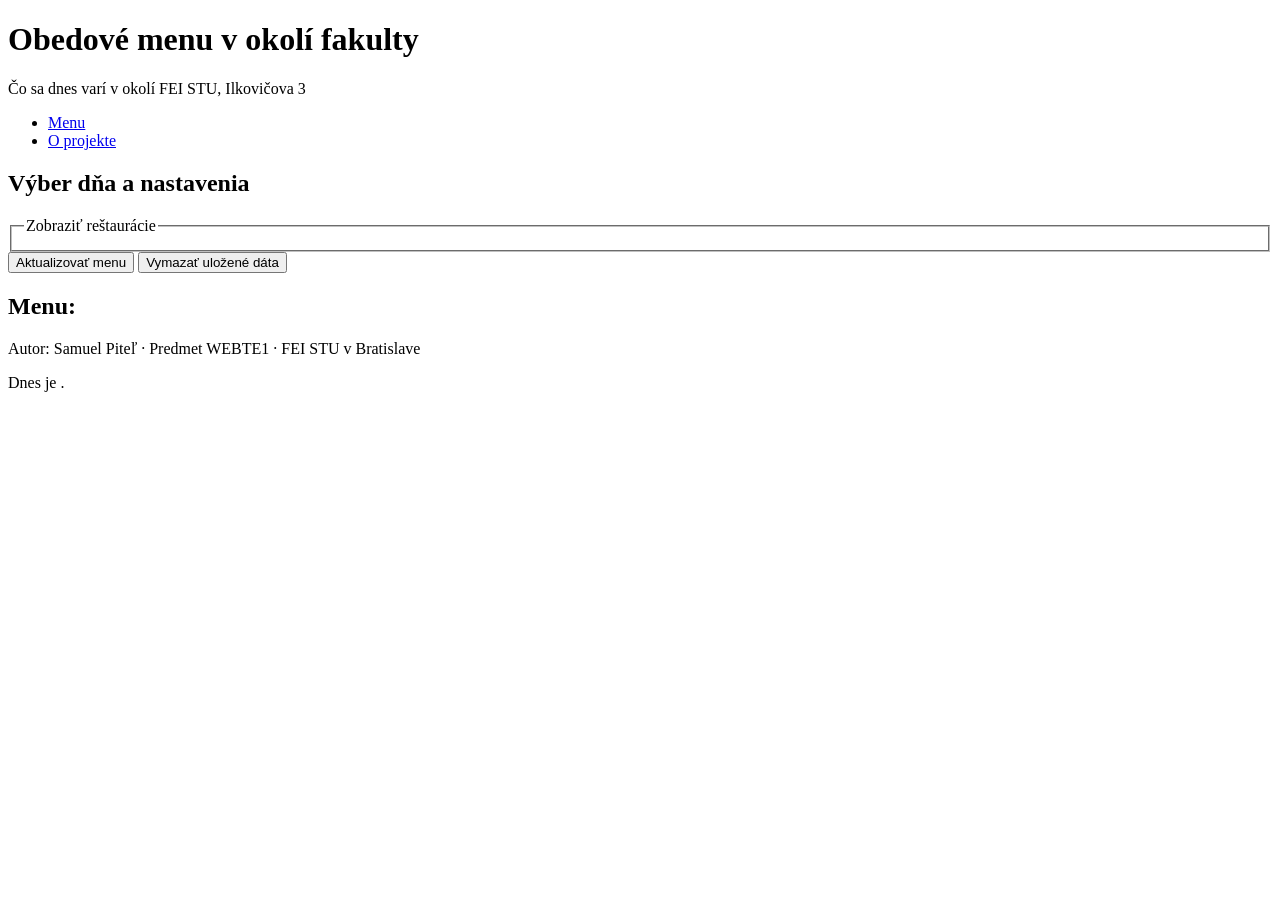
==== index.html @ 1af80a63 "Uprava index.html" ====
<!DOCTYPE html>
<html lang="sk">
<head>
  <meta charset="UTF-8">
  <meta name="viewport" content="width=device-width, initial-scale=1">
  <meta name="author" content="Samuel Piteľ">
  <meta name="description" content="Denné menu reštaurácií v okolí FEI STU v Bratislave, prehľadne podľa dní v týždni.">
  <title>Menu | Obedové menu v okolí fakulty</title>
  <link rel="icon" href="favicon.svg" type="image/svg+xml">
  <link rel="stylesheet" href="style.css">
</head>
<body>
  <header class="site-header">
    <div class="wrap header-inner">
      <div class="brand">
        <h1>Obedové menu v okolí fakulty</h1>
        <p>Čo sa dnes varí v okolí FEI STU, Ilkovičova 3</p>
      </div>
      <nav aria-label="Hlavná navigácia">
        <ul class="main-nav">
          <li><a href="index.html" aria-current="page">Menu</a></li>
          <li><a href="o-projekte.html">O projekte</a></li>
        </ul>
      </nav>
    </div>
  </header>

  <main class="wrap">
    <section class="toolbar" aria-labelledby="toolbar-title">
      <h2 id="toolbar-title" class="visually-hidden">Výber dňa a nastavenia</h2>

      <nav aria-label="Dni v týždni">
        <ul id="day-nav" class="day-tabs"></ul>
      </nav>

      <p id="weekend-note" class="notice" role="note" hidden>
        Cez víkend nie je denné menu k dispozícii, preto zobrazujeme menu na pondelok.
      </p>

      <div class="toolbar-row">
        <fieldset class="filters">
          <legend>Zobraziť reštaurácie</legend>
          <div id="filters" class="filter-list"></div>
        </fieldset>

        <div class="actions">
          <button type="button" id="refresh" class="btn btn-primary">Aktualizovať menu</button>
          <button type="button" id="clear" class="btn btn-ghost">Vymazať uložené dáta</button>
        </div>
      </div>

      <p id="status" class="status" role="status" aria-live="polite"></p>
    </section>

    <section aria-labelledby="menu-title">
      <h2 id="menu-title" class="section-title">Menu: <span id="selected-day-label"></span></h2>
      <div id="cards" class="cards" aria-busy="true"></div>
    </section>
  </main>

  <footer class="site-footer">
    <div class="wrap">
      <p>Autor: Samuel Piteľ · Predmet WEBTE1 · FEI STU v Bratislave</p>
      <p>Dnes je <time id="today-time"></time>.</p>
    </div>
  </footer>

  <script src="restaurants.js"></script>
  <script src="script.js"></script>
</body>
</html>
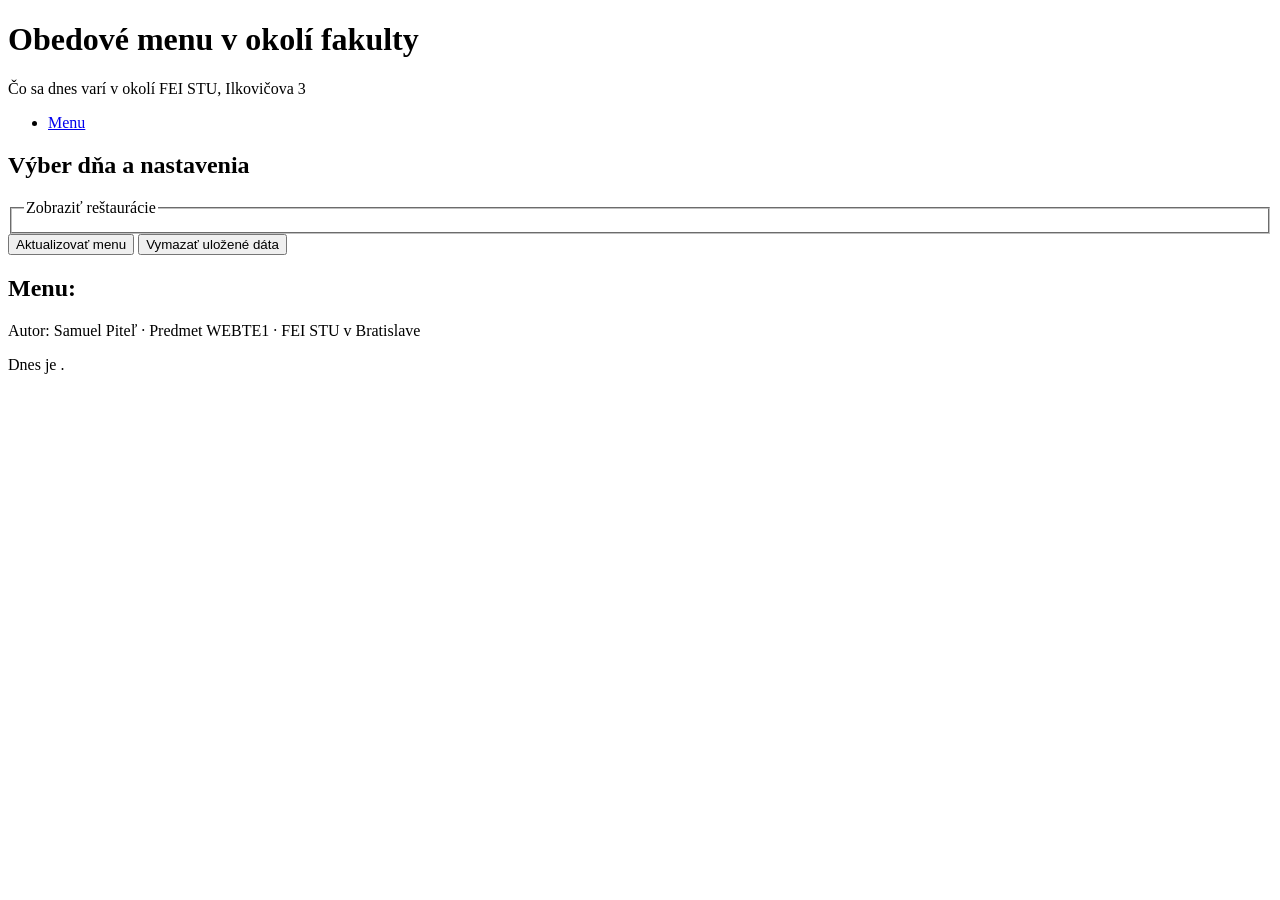
==== commit 4e998be3: "Uprava typos" ====
--- a/index.html
+++ b/index.html
@@ -7,7 +7,7 @@
   <meta name="description" content="Denné menu reštaurácií v okolí FEI STU v Bratislave, prehľadne podľa dní v týždni.">
   <title>Menu | Obedové menu v okolí fakulty</title>
   <link rel="icon" href="favicon.svg" type="image/svg+xml">
-  <link rel="stylesheet" href="style.css">
+  <link rel="stylesheet" href="styles.css">
 </head>
 <body>
   <header class="site-header">
@@ -19,7 +19,6 @@
       <nav aria-label="Hlavná navigácia">
         <ul class="main-nav">
           <li><a href="index.html" aria-current="page">Menu</a></li>
-          <li><a href="o-projekte.html">O projekte</a></li>
         </ul>
       </nav>
     </div>
@@ -65,7 +64,7 @@
     </div>
   </footer>
 
-  <script src="restaurants.js"></script>
+  <script src="parsers.js"></script>
   <script src="script.js"></script>
 </body>
 </html>
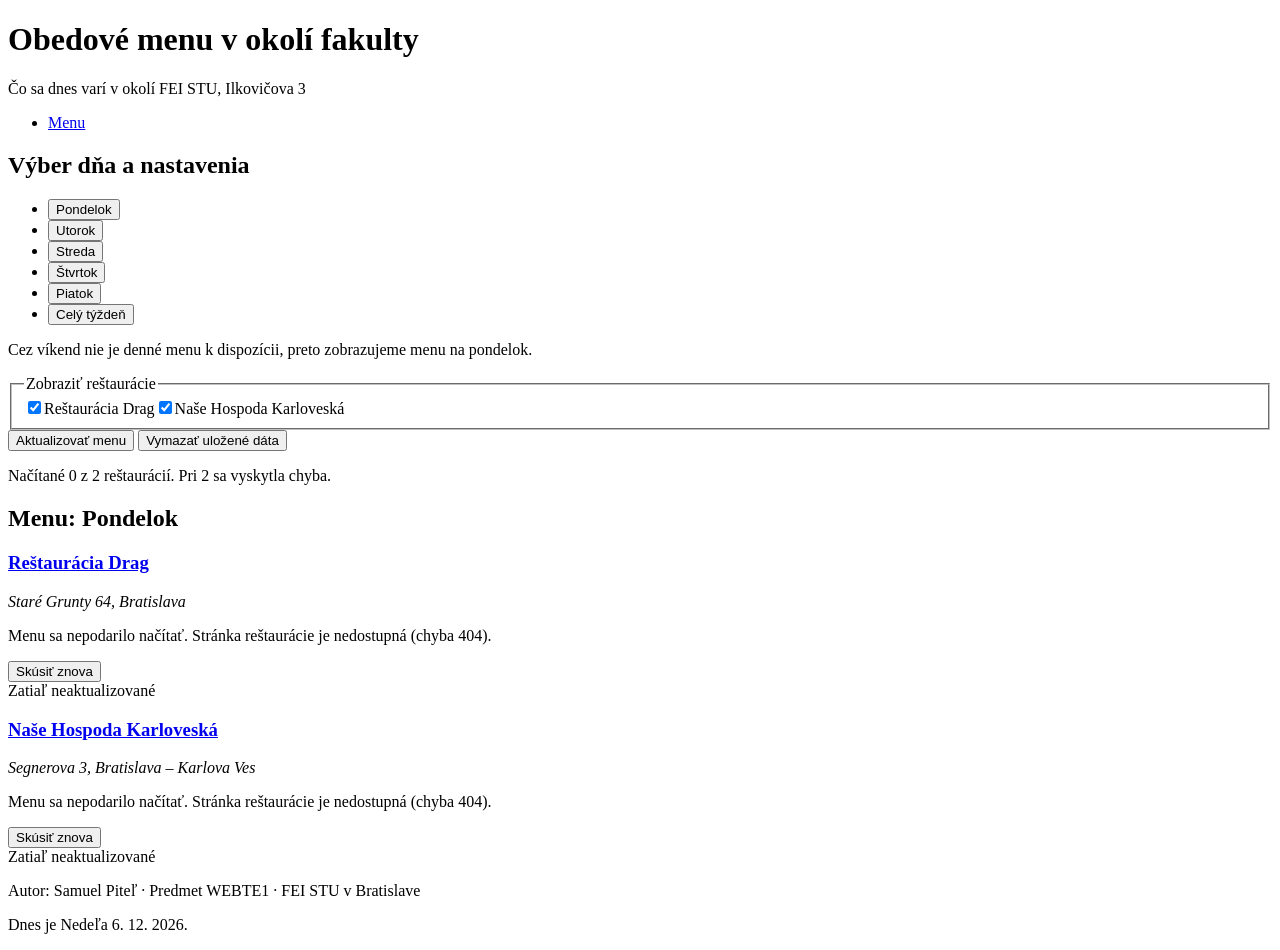
==== commit 1cc146bf: "Uprava typos" ====
--- a/index.html
+++ b/index.html
@@ -7,7 +7,7 @@
   <meta name="description" content="Denné menu reštaurácií v okolí FEI STU v Bratislave, prehľadne podľa dní v týždni.">
   <title>Menu | Obedové menu v okolí fakulty</title>
   <link rel="icon" href="favicon.svg" type="image/svg+xml">
-  <link rel="stylesheet" href="styles.css">
+  <link rel="stylesheet" href="css/styles.css">
 </head>
 <body>
   <header class="site-header">
@@ -64,7 +64,7 @@
     </div>
   </footer>
 
-  <script src="parsers.js"></script>
-  <script src="script.js"></script>
+  <script src="js/parsers.js"></script>
+  <script src="js/script.js"></script>
 </body>
 </html>
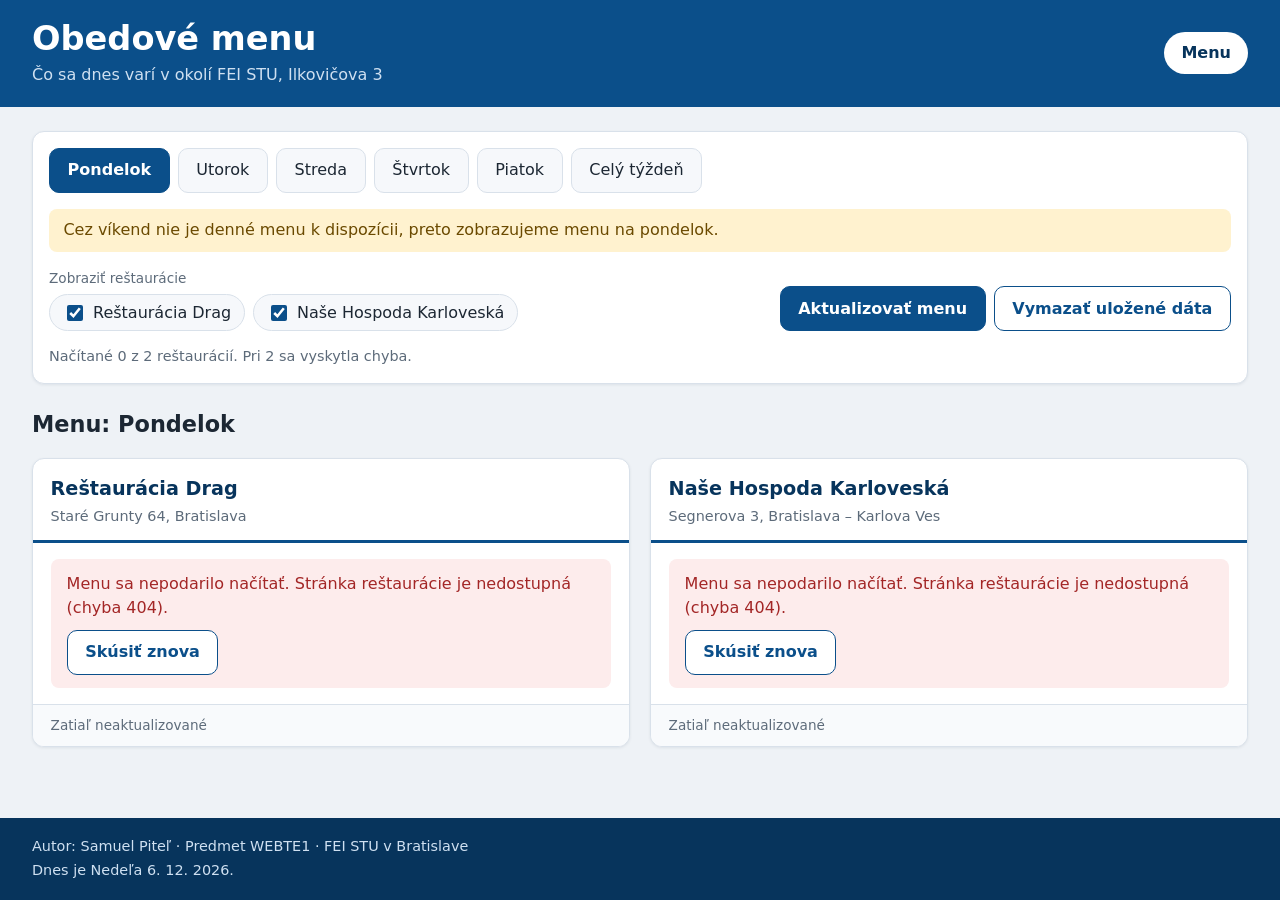
==== commit 44aef39b: "Zmena nadpisu" ====
--- a/index.html
+++ b/index.html
@@ -5,7 +5,7 @@
   <meta name="viewport" content="width=device-width, initial-scale=1">
   <meta name="author" content="Samuel Piteľ">
   <meta name="description" content="Denné menu reštaurácií v okolí FEI STU v Bratislave, prehľadne podľa dní v týždni.">
-  <title>Menu | Obedové menu v okolí fakulty</title>
+  <title>Obedové menu</title>
   <link rel="icon" href="favicon.svg" type="image/svg+xml">
   <link rel="stylesheet" href="css/styles.css">
 </head>
@@ -13,7 +13,7 @@
   <header class="site-header">
     <div class="wrap header-inner">
       <div class="brand">
-        <h1>Obedové menu v okolí fakulty</h1>
+        <h1>Obedové menu</h1>
         <p>Čo sa dnes varí v okolí FEI STU, Ilkovičova 3</p>
       </div>
       <nav aria-label="Hlavná navigácia">
--- a/css/styles.css
+++ b/css/styles.css
@@ -0,0 +1,541 @@
+:root {
+  --blue: #0b4f8a;
+  --blue-dark: #07345c;
+  --ink: #1c2733;
+  --muted: #5d6b7a;
+  --paper: #eef2f6;
+  --card: #ffffff;
+  --line: #d9e1ea;
+  --soup: #0f7f86;
+  --soup-bg: #e6f4f5;
+  --main: #0b4f8a;
+  --price-bg: #fff2cf;
+  --price-ink: #6b4a00;
+  --danger: #a32626;
+  --danger-bg: #fdecec;
+  --radius: 12px;
+}
+
+* {
+  box-sizing: border-box;
+}
+
+html {
+  -webkit-text-size-adjust: 100%;
+}
+
+body {
+  margin: 0;
+  min-height: 100vh;
+  display: flex;
+  flex-direction: column;
+  font-family: "Segoe UI", system-ui, -apple-system, Roboto, "Helvetica Neue", Arial, sans-serif;
+  line-height: 1.5;
+  color: var(--ink);
+  background: var(--paper);
+}
+
+main {
+  flex: 1;
+  padding-block: 1.5rem 2.5rem;
+}
+
+.wrap {
+  width: min(100% - 2rem, 76rem);
+  margin-inline: auto;
+}
+
+.visually-hidden {
+  position: absolute;
+  width: 1px;
+  height: 1px;
+  overflow: hidden;
+  clip: rect(0 0 0 0);
+  white-space: nowrap;
+}
+
+:focus-visible {
+  outline: 3px solid #f5b83d;
+  outline-offset: 2px;
+}
+
+/* ---------- Hlavička ---------- */
+.site-header {
+  background: var(--blue);
+  color: #fff;
+}
+
+.header-inner {
+  display: flex;
+  flex-wrap: wrap;
+  align-items: center;
+  justify-content: space-between;
+  gap: 1rem 2rem;
+  padding-block: 1.25rem;
+}
+
+.brand h1 {
+  margin: 0;
+  font-size: clamp(1.4rem, 1rem + 2vw, 2.1rem);
+  line-height: 1.15;
+}
+
+.brand p {
+  margin: .25rem 0 0;
+  color: #cfe0f1;
+}
+
+.main-nav {
+  list-style: none;
+  margin: 0;
+  padding: 0;
+  display: flex;
+  gap: .5rem;
+}
+
+.main-nav a {
+  display: block;
+  padding: .5rem 1rem;
+  border-radius: 999px;
+  color: #fff;
+  text-decoration: none;
+  border: 1px solid rgba(255, 255, 255, .45);
+}
+
+.main-nav a:hover {
+  background: rgba(255, 255, 255, .15);
+}
+
+.main-nav a[aria-current="page"] {
+  background: #fff;
+  color: var(--blue-dark);
+  font-weight: 600;
+}
+
+/* ---------- Panel s ovládaním ---------- */
+.toolbar {
+  background: var(--card);
+  border: 1px solid var(--line);
+  border-radius: var(--radius);
+  padding: 1rem;
+  margin-bottom: 1.5rem;
+  box-shadow: 0 1px 3px rgba(12, 40, 70, .08);
+}
+
+.day-tabs {
+  list-style: none;
+  margin: 0;
+  padding: 0 0 .25rem;
+  display: flex;
+  gap: .5rem;
+  overflow-x: auto;
+}
+
+.day-tabs button {
+  font: inherit;
+  cursor: pointer;
+  white-space: nowrap;
+  padding: .6rem 1.1rem;
+  border-radius: 10px;
+  border: 1px solid var(--line);
+  background: #f6f8fb;
+  color: var(--ink);
+}
+
+.day-tabs button:hover {
+  border-color: var(--blue);
+}
+
+.day-tabs button[aria-current="true"] {
+  background: var(--blue);
+  border-color: var(--blue);
+  color: #fff;
+  font-weight: 600;
+}
+
+.day-tabs .today-mark {
+  font-size: .75rem;
+  opacity: .8;
+  margin-left: .35rem;
+}
+
+.notice {
+  margin: .75rem 0 0;
+  padding: .6rem .9rem;
+  border-radius: 8px;
+  background: var(--price-bg);
+  color: var(--price-ink);
+}
+
+.toolbar-row {
+  display: flex;
+  flex-wrap: wrap;
+  gap: 1rem 2rem;
+  align-items: flex-end;
+  justify-content: space-between;
+  margin-top: 1rem;
+}
+
+.filters {
+  border: 0;
+  margin: 0;
+  padding: 0;
+  min-width: 0;
+}
+
+.filters legend {
+  font-size: .85rem;
+  color: var(--muted);
+  padding: 0;
+  margin-bottom: .35rem;
+}
+
+.filter-list {
+  display: flex;
+  flex-wrap: wrap;
+  gap: .5rem;
+}
+
+.filter-list label {
+  display: inline-flex;
+  align-items: center;
+  gap: .45rem;
+  cursor: pointer;
+  padding: .35rem .8rem;
+  border: 1px solid var(--line);
+  border-radius: 999px;
+  background: #f6f8fb;
+}
+
+.filter-list input {
+  accent-color: var(--blue);
+  width: 1rem;
+  height: 1rem;
+}
+
+.actions {
+  display: flex;
+  flex-wrap: wrap;
+  gap: .5rem;
+}
+
+.btn {
+  font: inherit;
+  cursor: pointer;
+  padding: .6rem 1.1rem;
+  border-radius: 10px;
+  border: 1px solid var(--blue);
+  font-weight: 600;
+}
+
+.btn-primary {
+  background: var(--blue);
+  color: #fff;
+}
+
+.btn-primary:hover:not(:disabled) {
+  background: var(--blue-dark);
+}
+
+.btn-ghost {
+  background: #fff;
+  color: var(--blue);
+}
+
+.btn-ghost:hover:not(:disabled) {
+  background: #eaf2fa;
+}
+
+.btn:disabled {
+  opacity: .6;
+  cursor: progress;
+}
+
+.status {
+  margin: .9rem 0 0;
+  color: var(--muted);
+  font-size: .9rem;
+  min-height: 1.3em;
+}
+
+.section-title {
+  margin: 0 0 1rem;
+  font-size: 1.4rem;
+}
+
+/* ---------- Karty ---------- */
+.cards {
+  display: grid;
+  gap: 1.25rem;
+  grid-template-columns: repeat(auto-fit, minmax(min(100%, 22rem), 1fr));
+  align-items: start;
+}
+
+.card {
+  background: var(--card);
+  border: 1px solid var(--line);
+  border-radius: var(--radius);
+  overflow: hidden;
+  display: flex;
+  flex-direction: column;
+  box-shadow: 0 1px 3px rgba(12, 40, 70, .08);
+}
+
+.card-header {
+  padding: 1rem 1.1rem .8rem;
+  border-bottom: 3px solid var(--blue);
+}
+
+.card-title {
+  margin: 0;
+  font-size: 1.2rem;
+  display: flex;
+  align-items: center;
+  gap: .6rem;
+  flex-wrap: wrap;
+}
+
+.card-title a {
+  color: var(--blue-dark);
+  text-decoration: none;
+}
+
+.card-title a:hover {
+  text-decoration: underline;
+}
+
+.card-address {
+  margin: .15rem 0 0;
+  font-style: normal;
+  color: var(--muted);
+  font-size: .9rem;
+}
+
+.card-body {
+  padding: 1rem 1.1rem;
+  flex: 1;
+}
+
+.card-footer {
+  padding: .65rem 1.1rem;
+  border-top: 1px solid var(--line);
+  background: #f8fafc;
+  color: var(--muted);
+  font-size: .85rem;
+}
+
+.day-block + .day-block {
+  margin-top: 1.25rem;
+  padding-top: 1rem;
+  border-top: 1px dashed var(--line);
+}
+
+.day-heading {
+  margin: 0 0 .5rem;
+  font-size: 1rem;
+  display: flex;
+  gap: .6rem;
+  align-items: baseline;
+  flex-wrap: wrap;
+}
+
+.day-heading time,
+.day-date {
+  color: var(--muted);
+  font-weight: 400;
+  font-size: .9rem;
+}
+
+.day-date {
+  margin: 0 0 .5rem;
+}
+
+.badge {
+  font-size: .7rem;
+  padding: .1rem .5rem;
+  border-radius: 999px;
+  background: var(--blue);
+  color: #fff;
+  font-weight: 600;
+}
+
+.group {
+  margin-top: .75rem;
+}
+
+.group-label {
+  margin: 0 0 .35rem;
+  font-size: .85rem;
+  font-weight: 700;
+  display: inline-block;
+  padding: .1rem .6rem;
+  border-radius: 6px;
+}
+
+.group-soup .group-label {
+  background: var(--soup-bg);
+  color: var(--soup);
+}
+
+.group-main .group-label {
+  background: #e4eefa;
+  color: var(--main);
+}
+
+.items {
+  list-style: none;
+  margin: 0;
+  padding: 0;
+}
+
+.item {
+  display: flex;
+  justify-content: space-between;
+  align-items: flex-start;
+  gap: 1rem;
+  padding: .55rem .75rem;
+  border-left: 4px solid var(--main);
+  border-radius: 0 8px 8px 0;
+  background: #f8fafc;
+}
+
+.item + .item {
+  margin-top: .4rem;
+}
+
+.group-soup .item {
+  border-left-color: var(--soup);
+  background: var(--soup-bg);
+}
+
+.item-title {
+  font-weight: 600;
+  overflow-wrap: anywhere;
+}
+
+.item-meta {
+  display: block;
+  font-size: .8rem;
+  color: var(--muted);
+  font-weight: 400;
+}
+
+.price {
+  flex-shrink: 0;
+  padding: .15rem .55rem;
+  border-radius: 6px;
+  background: var(--price-bg);
+  color: var(--price-ink);
+  font-weight: 700;
+  font-variant-numeric: tabular-nums;
+}
+
+.empty {
+  margin: 0;
+  color: var(--muted);
+}
+
+.message-error {
+  padding: .8rem 1rem;
+  border-radius: 8px;
+  background: var(--danger-bg);
+  color: var(--danger);
+}
+
+.message-error p {
+  margin: 0 0 .6rem;
+}
+
+.message-warn {
+  margin: 0 0 .9rem;
+  padding: .55rem .8rem;
+  border-radius: 8px;
+  background: var(--price-bg);
+  color: var(--price-ink);
+  font-size: .9rem;
+}
+
+.message-info {
+  color: var(--muted);
+}
+
+.spinner {
+  width: 1.1rem;
+  height: 1.1rem;
+  border-radius: 50%;
+  display: inline-block;
+  border: 3px solid var(--line);
+  border-top-color: var(--blue);
+  animation: spin .8s linear infinite;
+}
+
+@keyframes spin {
+  to {
+    transform: rotate(360deg);
+  }
+}
+
+@media (prefers-reduced-motion: reduce) {
+  .spinner {
+    animation-duration: 3s;
+  }
+}
+
+/* ---------- Pätička a podstránka ---------- */
+.site-footer {
+  background: var(--blue-dark);
+  color: #cfe0f1;
+  padding-block: 1rem;
+  font-size: .9rem;
+}
+
+.site-footer p {
+  margin: .15rem 0;
+}
+
+.prose {
+  max-width: 52rem;
+}
+
+.prose h3 {
+  margin: 1.75rem 0 .4rem;
+  color: var(--blue-dark);
+}
+
+.prose p,
+.prose li {
+  max-width: 70ch;
+}
+
+.prose code {
+  background: #e2e9f1;
+  padding: .05rem .35rem;
+  border-radius: 4px;
+  font-size: .9em;
+}
+
+.prose a {
+  color: var(--blue);
+}
+
+.toc {
+  background: var(--card);
+  border: 1px solid var(--line);
+  border-radius: var(--radius);
+  padding: 1rem 1rem 1rem 2.25rem;
+}
+
+@media (max-width: 36rem) {
+  .actions {
+    width: 100%;
+  }
+
+  .actions .btn {
+    flex: 1 1 auto;
+  }
+
+  .item {
+    flex-direction: column;
+    gap: .35rem;
+  }
+}
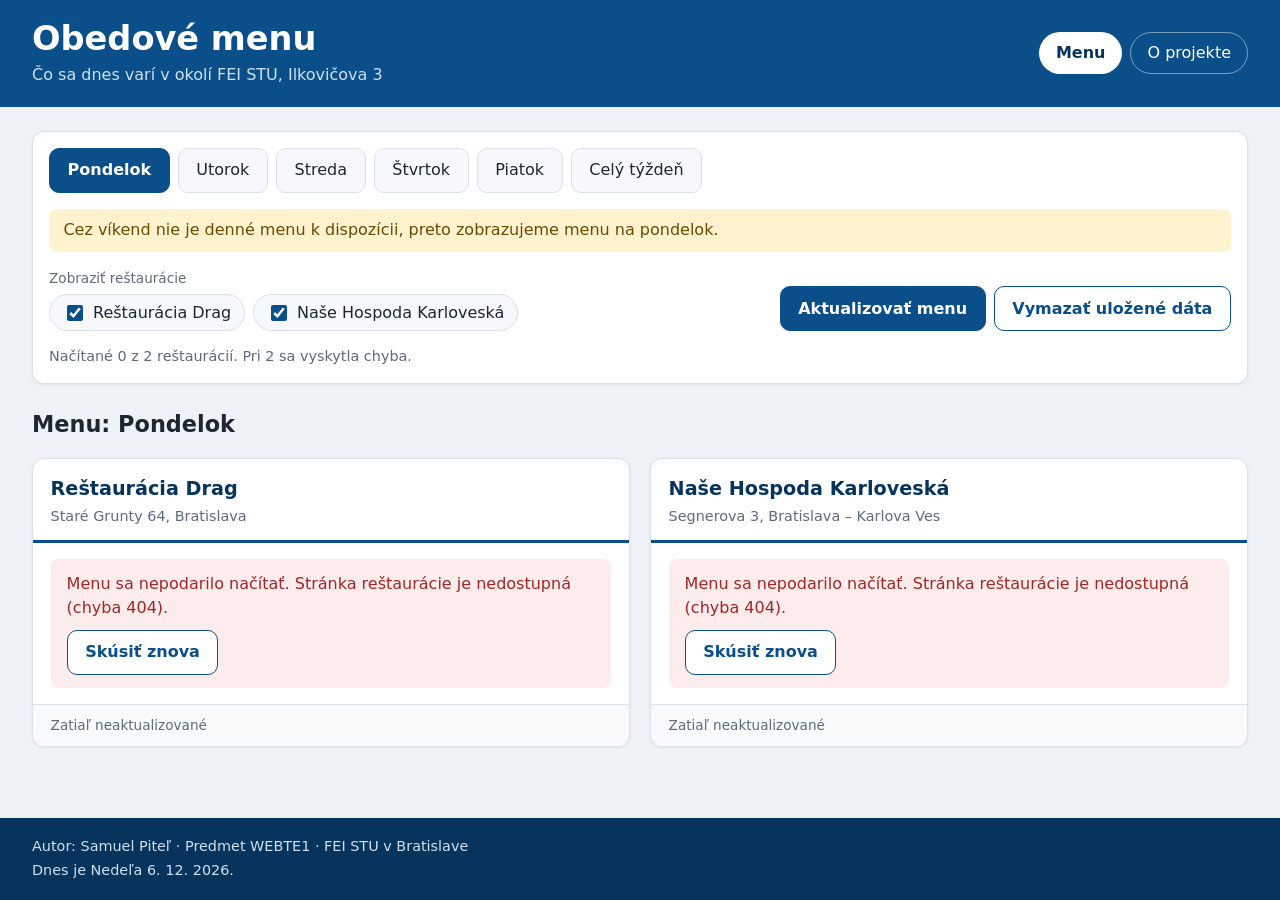
==== commit 796a197f: "Uprava index.html" ====
--- a/index.html
+++ b/index.html
@@ -5,9 +5,11 @@
   <meta name="viewport" content="width=device-width, initial-scale=1">
   <meta name="author" content="Samuel Piteľ">
   <meta name="description" content="Denné menu reštaurácií v okolí FEI STU v Bratislave, prehľadne podľa dní v týždni.">
-  <title>Obedové menu</title>
+  <title>Menu | Obedové menu</title>
   <link rel="icon" href="favicon.svg" type="image/svg+xml">
   <link rel="stylesheet" href="css/styles.css">
+  <script src="js/parsers.js" defer></script>
+  <script src="js/script.js" defer></script>
 </head>
 <body>
   <header class="site-header">
@@ -19,6 +21,7 @@
       <nav aria-label="Hlavná navigácia">
         <ul class="main-nav">
           <li><a href="index.html" aria-current="page">Menu</a></li>
+          <li><a href="o-projekte.html">O projekte</a></li>
         </ul>
       </nav>
     </div>
@@ -64,7 +67,5 @@
     </div>
   </footer>
 
-  <script src="js/parsers.js"></script>
-  <script src="js/script.js"></script>
 </body>
 </html>
--- a/css/styles.css
+++ b/css/styles.css
@@ -59,7 +59,6 @@
   outline-offset: 2px;
 }
 
-/* ---------- Hlavička ---------- */
 .site-header {
   background: var(--blue);
   color: #fff;
@@ -112,7 +111,6 @@
   font-weight: 600;
 }
 
-/* ---------- Panel s ovládaním ---------- */
 .toolbar {
   background: var(--card);
   border: 1px solid var(--line);
@@ -263,7 +261,6 @@
   font-size: 1.4rem;
 }
 
-/* ---------- Karty ---------- */
 .cards {
   display: grid;
   gap: 1.25rem;
@@ -481,7 +478,6 @@
   }
 }
 
-/* ---------- Pätička a podstránka ---------- */
 .site-footer {
   background: var(--blue-dark);
   color: #cfe0f1;
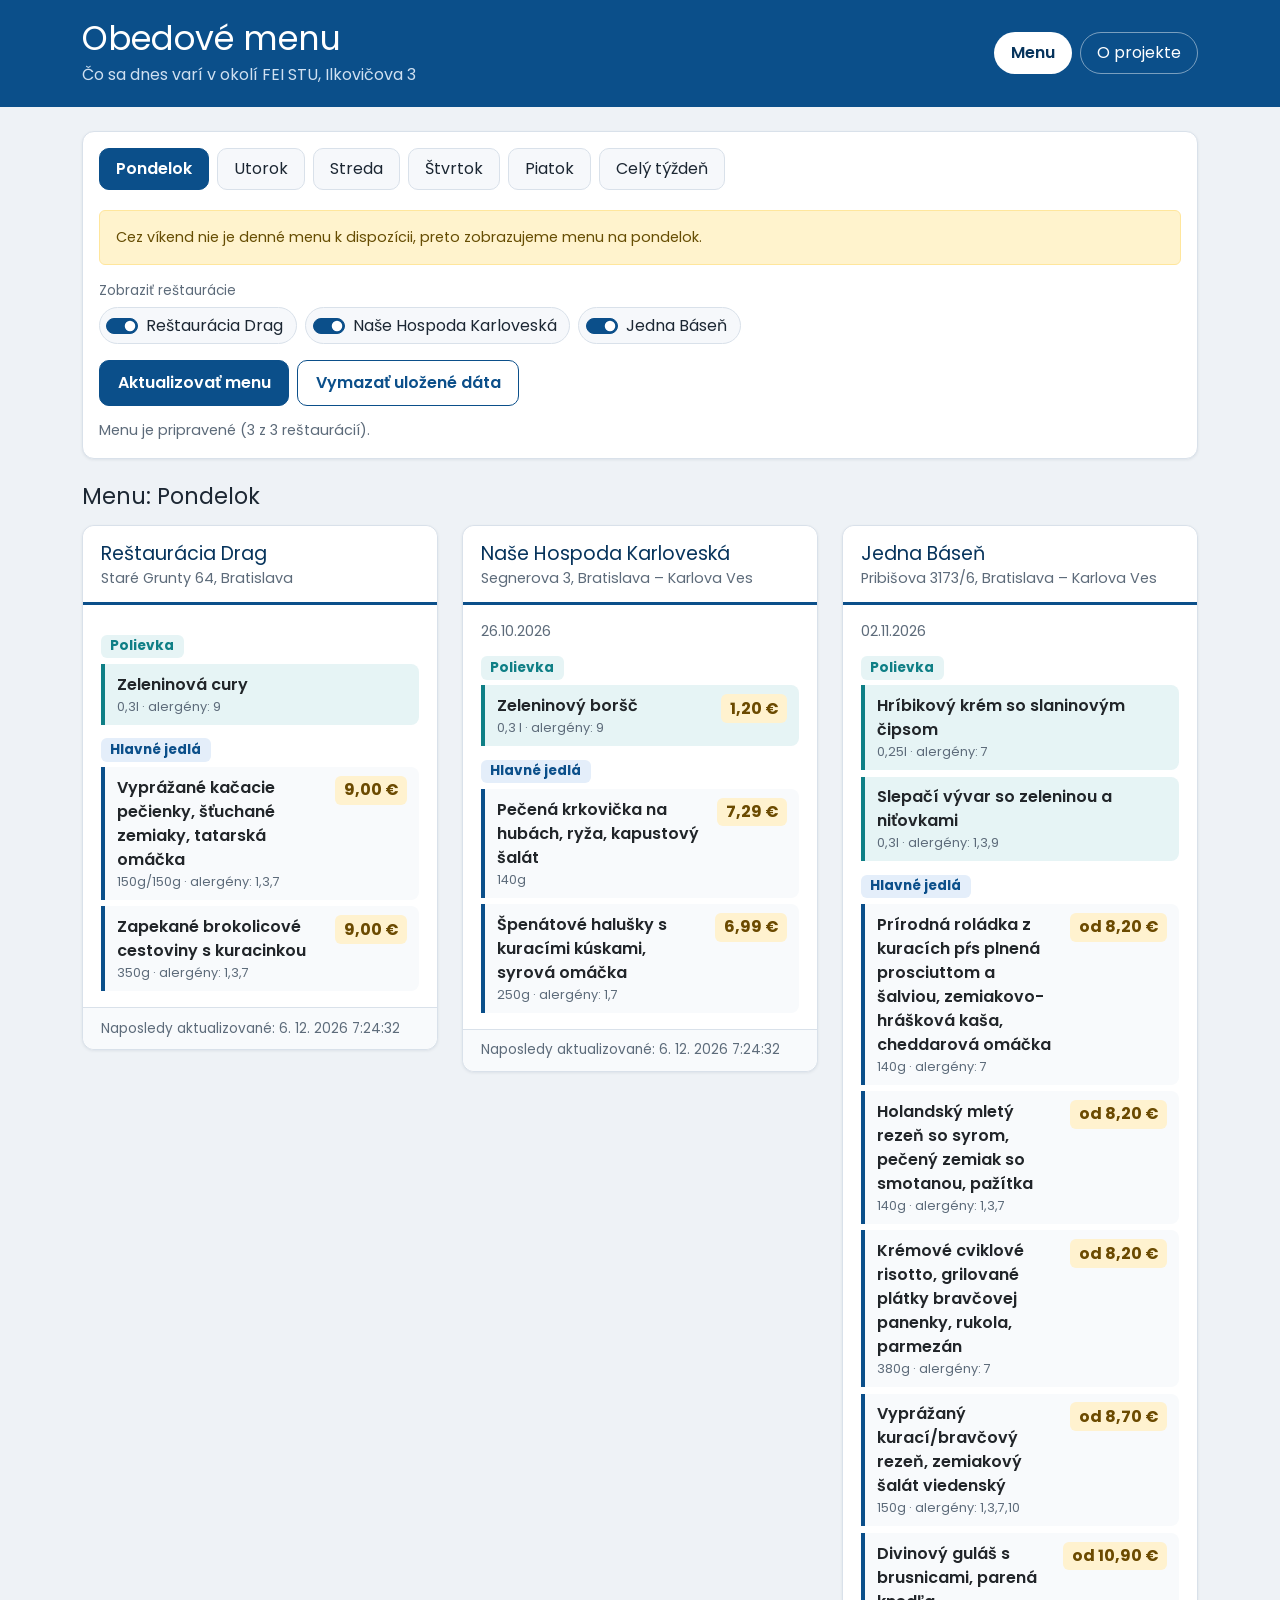
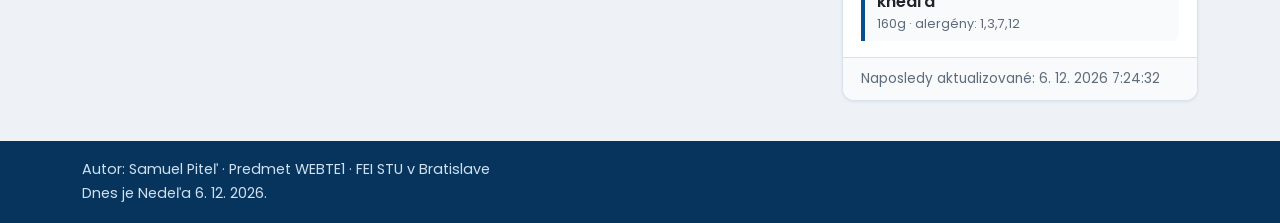
==== commit 2ea2af6f: "Pridanie Zadanie 2" ====
--- a/index.html
+++ b/index.html
@@ -5,15 +5,18 @@
   <meta name="viewport" content="width=device-width, initial-scale=1">
   <meta name="author" content="Samuel Piteľ">
   <meta name="description" content="Denné menu reštaurácií v okolí FEI STU v Bratislave, prehľadne podľa dní v týždni.">
-  <title>Menu | Obedové menu</title>
+  <title>Obedové menu</title>
   <link rel="icon" href="favicon.svg" type="image/svg+xml">
+  <link rel="stylesheet" href="css/vendor/bootstrap.min.css">
+  <link rel="stylesheet" href="css/fonts.css">
   <link rel="stylesheet" href="css/styles.css">
+  <script src="js/vendor/jquery.min.js" defer></script>
   <script src="js/parsers.js" defer></script>
   <script src="js/script.js" defer></script>
 </head>
 <body>
   <header class="site-header">
-    <div class="wrap header-inner">
+    <div class="container header-inner">
       <div class="brand">
         <h1>Obedové menu</h1>
         <p>Čo sa dnes varí v okolí FEI STU, Ilkovičova 3</p>
@@ -27,15 +30,15 @@
     </div>
   </header>
 
-  <main class="wrap">
+  <main class="container">
     <section class="toolbar" aria-labelledby="toolbar-title">
       <h2 id="toolbar-title" class="visually-hidden">Výber dňa a nastavenia</h2>
 
       <nav aria-label="Dni v týždni">
-        <ul id="day-nav" class="day-tabs"></ul>
+        <ul id="day-nav" class="nav nav-pills day-tabs"></ul>
       </nav>
 
-      <p id="weekend-note" class="notice" role="note" hidden>
+      <p id="weekend-note" class="alert alert-warning mt-3 mb-0" role="note" hidden>
         Cez víkend nie je denné menu k dispozícii, preto zobrazujeme menu na pondelok.
       </p>
 
@@ -47,7 +50,7 @@
 
         <div class="actions">
           <button type="button" id="refresh" class="btn btn-primary">Aktualizovať menu</button>
-          <button type="button" id="clear" class="btn btn-ghost">Vymazať uložené dáta</button>
+          <button type="button" id="clear" class="btn btn-outline-primary">Vymazať uložené dáta</button>
         </div>
       </div>
 
@@ -56,12 +59,12 @@
 
     <section aria-labelledby="menu-title">
       <h2 id="menu-title" class="section-title">Menu: <span id="selected-day-label"></span></h2>
-      <div id="cards" class="cards" aria-busy="true"></div>
+      <div id="cards" class="row g-4 align-items-start" aria-busy="true"></div>
     </section>
   </main>
 
   <footer class="site-footer">
-    <div class="wrap">
+    <div class="container">
       <p>Autor: Samuel Piteľ · Predmet WEBTE1 · FEI STU v Bratislave</p>
       <p>Dnes je <time id="today-time"></time>.</p>
     </div>
--- a/css/fonts.css
+++ b/css/fonts.css
@@ -0,0 +1,49 @@
+/* Poppins (SIL Open Font License 1.1), lokálne súbory .woff2 – pozri fonts/LICENSE-Poppins-OFL.txt */
+@font-face {
+  font-family: "Poppins";
+  font-style: normal;
+  font-weight: 400;
+  font-display: swap;
+  src: url("../fonts/poppins-latin-ext-400-normal.woff2") format("woff2");
+  unicode-range: U+0100-02BA, U+02BD-02C5, U+02C7-02CC, U+02CE-02D7, U+02DD-02FF, U+0304, U+0308, U+0329, U+1D00-1DBF, U+1E00-1E9F, U+1EF2-1EFF, U+2020, U+20A0-20AB, U+20AD-20C0, U+2113, U+2C60-2C7F, U+A720-A7FF;
+}
+@font-face {
+  font-family: "Poppins";
+  font-style: normal;
+  font-weight: 400;
+  font-display: swap;
+  src: url("../fonts/poppins-latin-400-normal.woff2") format("woff2");
+  unicode-range: U+0000-00FF, U+0131, U+0152-0153, U+02BB-02BC, U+02C6, U+02DA, U+02DC, U+2000-206F, U+2074, U+20AC, U+2122, U+2191, U+2193, U+2212, U+2215, U+FEFF, U+FFFD;
+}
+@font-face {
+  font-family: "Poppins";
+  font-style: normal;
+  font-weight: 600;
+  font-display: swap;
+  src: url("../fonts/poppins-latin-ext-600-normal.woff2") format("woff2");
+  unicode-range: U+0100-02BA, U+02BD-02C5, U+02C7-02CC, U+02CE-02D7, U+02DD-02FF, U+0304, U+0308, U+0329, U+1D00-1DBF, U+1E00-1E9F, U+1EF2-1EFF, U+2020, U+20A0-20AB, U+20AD-20C0, U+2113, U+2C60-2C7F, U+A720-A7FF;
+}
+@font-face {
+  font-family: "Poppins";
+  font-style: normal;
+  font-weight: 600;
+  font-display: swap;
+  src: url("../fonts/poppins-latin-600-normal.woff2") format("woff2");
+  unicode-range: U+0000-00FF, U+0131, U+0152-0153, U+02BB-02BC, U+02C6, U+02DA, U+02DC, U+2000-206F, U+2074, U+20AC, U+2122, U+2191, U+2193, U+2212, U+2215, U+FEFF, U+FFFD;
+}
+@font-face {
+  font-family: "Poppins";
+  font-style: normal;
+  font-weight: 700;
+  font-display: swap;
+  src: url("../fonts/poppins-latin-ext-700-normal.woff2") format("woff2");
+  unicode-range: U+0100-02BA, U+02BD-02C5, U+02C7-02CC, U+02CE-02D7, U+02DD-02FF, U+0304, U+0308, U+0329, U+1D00-1DBF, U+1E00-1E9F, U+1EF2-1EFF, U+2020, U+20A0-20AB, U+20AD-20C0, U+2113, U+2C60-2C7F, U+A720-A7FF;
+}
+@font-face {
+  font-family: "Poppins";
+  font-style: normal;
+  font-weight: 700;
+  font-display: swap;
+  src: url("../fonts/poppins-latin-700-normal.woff2") format("woff2");
+  unicode-range: U+0000-00FF, U+0131, U+0152-0153, U+02BB-02BC, U+02C6, U+02DA, U+02DC, U+2000-206F, U+2074, U+20AC, U+2122, U+2191, U+2193, U+2212, U+2215, U+FEFF, U+FFFD;
+}
--- a/css/styles.css
+++ b/css/styles.css
@@ -14,6 +14,13 @@
   --danger: #a32626;
   --danger-bg: #fdecec;
   --radius: 12px;
+
+  /* Bootstrap: farby podľa témy stránky */
+  --bs-primary: #0b4f8a;
+  --bs-primary-rgb: 11, 79, 138;
+  --bs-link-color: #0b4f8a;
+  --bs-link-color-rgb: 11, 79, 138;
+  --bs-body-font-family: "Poppins", "Helvetica Neue", Arial, sans-serif;
 }
 
 * {
@@ -29,7 +36,7 @@
   min-height: 100vh;
   display: flex;
   flex-direction: column;
-  font-family: "Segoe UI", system-ui, -apple-system, Roboto, "Helvetica Neue", Arial, sans-serif;
+  font-family: "Poppins", "Helvetica Neue", Arial, sans-serif;
   line-height: 1.5;
   color: var(--ink);
   background: var(--paper);
@@ -38,20 +45,6 @@
 main {
   flex: 1;
   padding-block: 1.5rem 2.5rem;
-}
-
-.wrap {
-  width: min(100% - 2rem, 76rem);
-  margin-inline: auto;
-}
-
-.visually-hidden {
-  position: absolute;
-  width: 1px;
-  height: 1px;
-  overflow: hidden;
-  clip: rect(0 0 0 0);
-  white-space: nowrap;
 }
 
 :focus-visible {
@@ -121,30 +114,25 @@
 }
 
 .day-tabs {
-  list-style: none;
-  margin: 0;
-  padding: 0 0 .25rem;
-  display: flex;
+  flex-wrap: nowrap;
+  overflow-x: auto;
   gap: .5rem;
-  overflow-x: auto;
-}
-
-.day-tabs button {
-  font: inherit;
-  cursor: pointer;
+  padding-bottom: .25rem;
+}
+
+.day-tabs .nav-link {
   white-space: nowrap;
-  padding: .6rem 1.1rem;
-  border-radius: 10px;
   border: 1px solid var(--line);
   background: #f6f8fb;
   color: var(--ink);
-}
-
-.day-tabs button:hover {
+  border-radius: 10px;
+}
+
+.day-tabs .nav-link:hover {
   border-color: var(--blue);
 }
 
-.day-tabs button[aria-current="true"] {
+.day-tabs .nav-link.active {
   background: var(--blue);
   border-color: var(--blue);
   color: #fff;
@@ -157,14 +145,6 @@
   margin-left: .35rem;
 }
 
-.notice {
-  margin: .75rem 0 0;
-  padding: .6rem .9rem;
-  border-radius: 8px;
-  background: var(--price-bg);
-  color: var(--price-ink);
-}
-
 .toolbar-row {
   display: flex;
   flex-wrap: wrap;
@@ -194,21 +174,25 @@
   gap: .5rem;
 }
 
-.filter-list label {
-  display: inline-flex;
-  align-items: center;
-  gap: .45rem;
-  cursor: pointer;
-  padding: .35rem .8rem;
+.filter-list .form-check {
+  margin: 0;
+  padding: .35rem .8rem .35rem 2.9rem;
   border: 1px solid var(--line);
   border-radius: 999px;
   background: #f6f8fb;
 }
 
-.filter-list input {
-  accent-color: var(--blue);
-  width: 1rem;
-  height: 1rem;
+.filter-list .form-check-input {
+  cursor: pointer;
+}
+
+.filter-list .form-check-label {
+  cursor: pointer;
+}
+
+.filter-list .form-check-input:checked {
+  background-color: var(--blue);
+  border-color: var(--blue);
 }
 
 .actions {
@@ -218,35 +202,36 @@
 }
 
 .btn {
-  font: inherit;
-  cursor: pointer;
+  font-weight: 600;
+  border-radius: 10px;
   padding: .6rem 1.1rem;
-  border-radius: 10px;
-  border: 1px solid var(--blue);
-  font-weight: 600;
+}
+
+.btn-sm {
+  padding: .35rem .8rem;
 }
 
 .btn-primary {
-  background: var(--blue);
-  color: #fff;
-}
-
-.btn-primary:hover:not(:disabled) {
-  background: var(--blue-dark);
-}
-
-.btn-ghost {
+  --bs-btn-bg: var(--blue);
+  --bs-btn-border-color: var(--blue);
+  --bs-btn-hover-bg: var(--blue-dark);
+  --bs-btn-hover-border-color: var(--blue-dark);
+  --bs-btn-active-bg: var(--blue-dark);
+  --bs-btn-active-border-color: var(--blue-dark);
+  --bs-btn-disabled-bg: var(--blue);
+  --bs-btn-disabled-border-color: var(--blue);
+}
+
+.btn-outline-primary {
+  --bs-btn-color: var(--blue);
+  --bs-btn-border-color: var(--blue);
+  --bs-btn-hover-bg: var(--blue);
+  --bs-btn-hover-border-color: var(--blue);
+  --bs-btn-active-bg: var(--blue-dark);
+  --bs-btn-active-border-color: var(--blue-dark);
+  --bs-btn-disabled-color: var(--blue);
+  --bs-btn-disabled-border-color: var(--blue);
   background: #fff;
-  color: var(--blue);
-}
-
-.btn-ghost:hover:not(:disabled) {
-  background: #eaf2fa;
-}
-
-.btn:disabled {
-  opacity: .6;
-  cursor: progress;
 }
 
 .status {
@@ -261,24 +246,17 @@
   font-size: 1.4rem;
 }
 
-.cards {
-  display: grid;
-  gap: 1.25rem;
-  grid-template-columns: repeat(auto-fit, minmax(min(100%, 22rem), 1fr));
-  align-items: start;
-}
-
 .card {
+  --bs-card-border-color: var(--line);
+  --bs-card-border-radius: var(--radius);
+  --bs-card-inner-border-radius: var(--radius);
+  overflow: hidden;
+  box-shadow: 0 1px 3px rgba(12, 40, 70, .08);
+}
+
+.card-header {
   background: var(--card);
-  border: 1px solid var(--line);
-  border-radius: var(--radius);
-  overflow: hidden;
-  display: flex;
-  flex-direction: column;
-  box-shadow: 0 1px 3px rgba(12, 40, 70, .08);
-}
-
-.card-header {
+  border-radius: 0;
   padding: 1rem 1.1rem .8rem;
   border-bottom: 3px solid var(--blue);
 }
@@ -310,7 +288,6 @@
 
 .card-body {
   padding: 1rem 1.1rem;
-  flex: 1;
 }
 
 .card-footer {
@@ -349,10 +326,6 @@
 
 .badge {
   font-size: .7rem;
-  padding: .1rem .5rem;
-  border-radius: 999px;
-  background: var(--blue);
-  color: #fff;
   font-weight: 600;
 }
 
@@ -432,50 +405,21 @@
   color: var(--muted);
 }
 
-.message-error {
-  padding: .8rem 1rem;
-  border-radius: 8px;
-  background: var(--danger-bg);
-  color: var(--danger);
-}
-
-.message-error p {
+.alert {
+  margin: 0 0 .9rem;
+  font-size: .9rem;
+}
+
+.alert p {
   margin: 0 0 .6rem;
 }
 
-.message-warn {
-  margin: 0 0 .9rem;
-  padding: .55rem .8rem;
-  border-radius: 8px;
-  background: var(--price-bg);
-  color: var(--price-ink);
-  font-size: .9rem;
+.alert p:last-child {
+  margin-bottom: 0;
 }
 
 .message-info {
   color: var(--muted);
-}
-
-.spinner {
-  width: 1.1rem;
-  height: 1.1rem;
-  border-radius: 50%;
-  display: inline-block;
-  border: 3px solid var(--line);
-  border-top-color: var(--blue);
-  animation: spin .8s linear infinite;
-}
-
-@keyframes spin {
-  to {
-    transform: rotate(360deg);
-  }
-}
-
-@media (prefers-reduced-motion: reduce) {
-  .spinner {
-    animation-duration: 3s;
-  }
 }
 
 .site-footer {
@@ -534,4 +478,4 @@
     flex-direction: column;
     gap: .35rem;
   }
-}+}
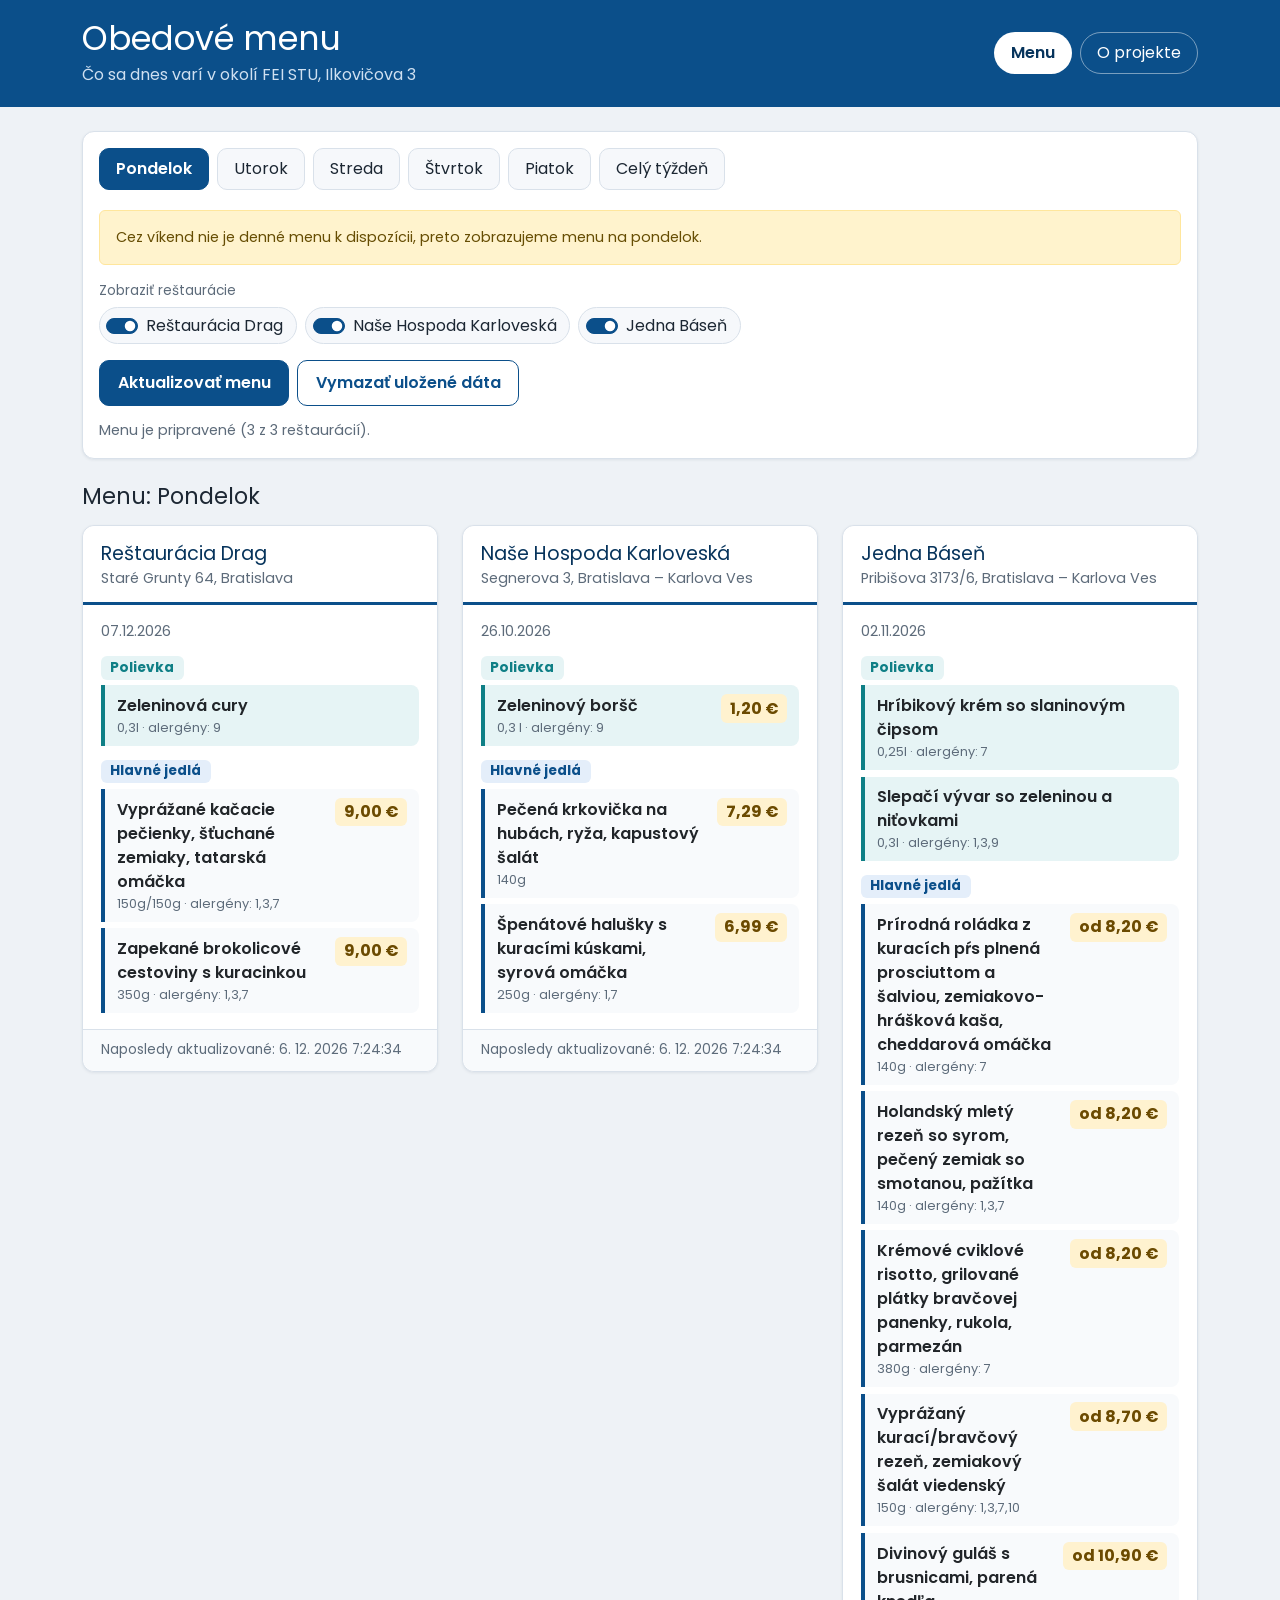
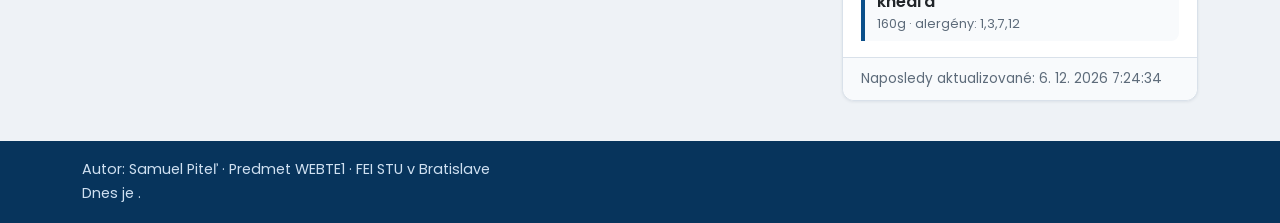
==== commit f9abd0c7: "Uprava index.html" ====
--- a/index.html
+++ b/index.html
@@ -66,7 +66,7 @@
   <footer class="site-footer">
     <div class="container">
       <p>Autor: Samuel Piteľ · Predmet WEBTE1 · FEI STU v Bratislave</p>
-      <p>Dnes je <time id="today-time"></time>.</p>
+      <p>Dnes je <span id="today-label"></span>.</p>
     </div>
   </footer>
 
